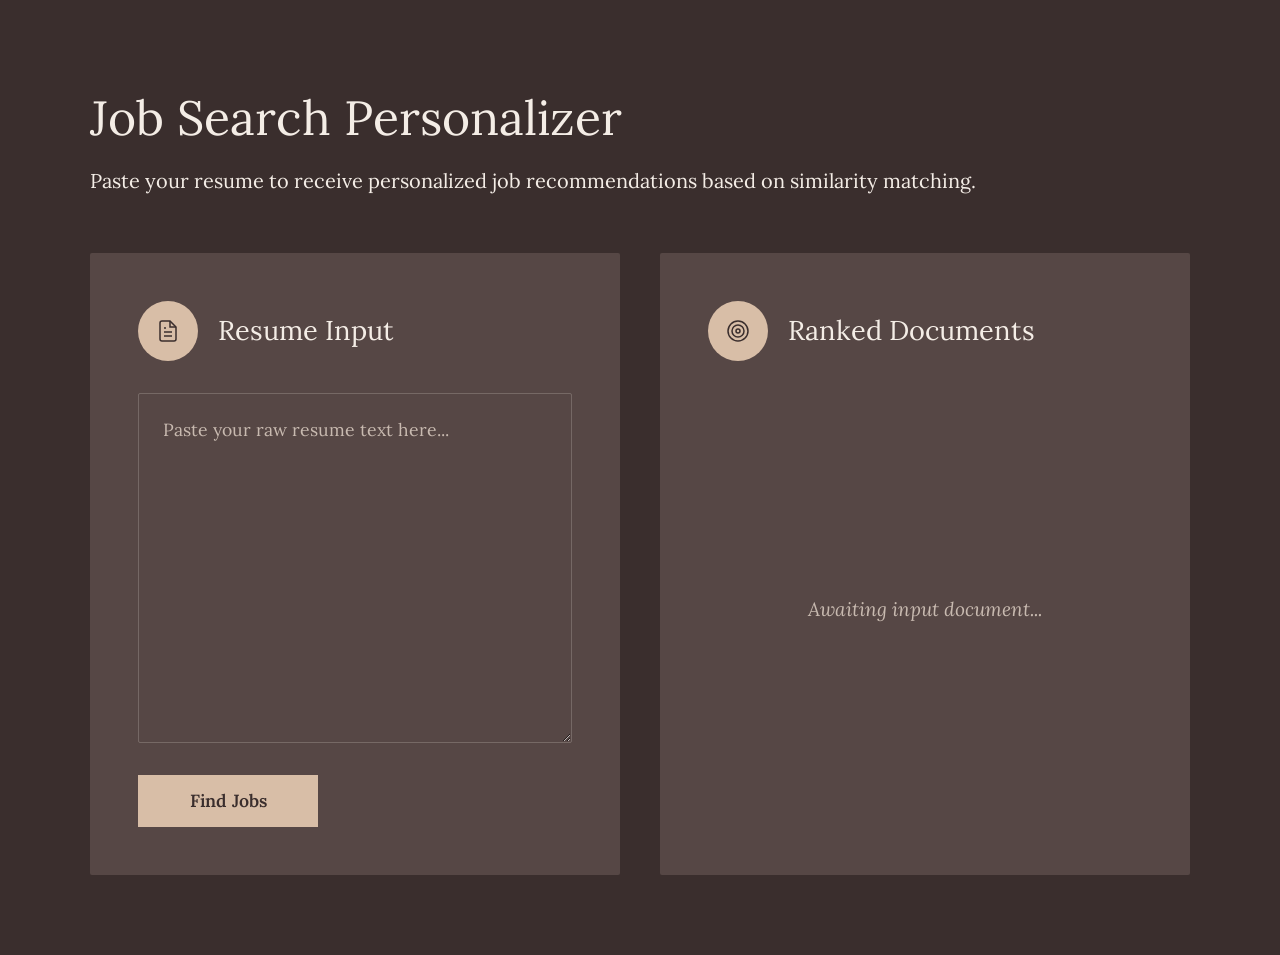
==== index.html @ 3b03e3e2 "feat: Initial commit for frontend dashboard" ====
<!-- 
  ========================================================
  JOB SEARCH PERSONALIZER - FRONTEND
  This HTML file provides the structure for the app.
  It is designed to cleanly separate the "Query" (Resume)
  from the "Results" (Job Matches).
  ======================================================== 
-->
<!DOCTYPE html>
<html lang="en">
<head>
    <meta charset="UTF-8">
    <title>Job Search Personalizer</title>
    
    <!-- 1. Import a Google Font. "Lora" is a Serif font that beautifully matches our presentation deck. -->
    <link href="https://fonts.googleapis.com/css2?family=Lora:ital,wght@0,400;0,500;0,600;1,400&display=swap" rel="stylesheet">
    
    <!-- 2. Link our stylesheet to make everything look good -->
    <link rel="stylesheet" href="style.css">
</head>
<body>
    <!-- The main container holding our entire application -->
    <div class="app-container">
        
        <!-- HEADER: Title and short description of our tool -->
        <header class="app-header">
            <h1>Job Search Personalizer</h1>
            <p>Paste your resume to receive personalized job recommendations based on similarity matching.</p>
        </header>

        <!-- MAIN GRID: This divides our screen into two equal columns -->
        <main class="dashboard-grid">
            
            <!-- COLUMN 1: The Input Panel (Query) -->
            <section class="panel input-panel">
                <div class="panel-header">
                    <!-- A decorative SVG icon matching our presentation theme -->
                    <div class="icon-circle">
                         <svg width="24" height="24" viewBox="0 0 24 24" fill="none" stroke="currentColor" stroke-width="1.5"><path d="M14 2H6a2 2 0 0 0-2 2v16a2 2 0 0 0 2 2h12a2 2 0 0 0 2-2V8z"></path><polyline points="14 2 14 8 20 8"></polyline><line x1="16" y1="13" x2="8" y2="13"></line><line x1="16" y1="17" x2="8" y2="17"></line><polyline points="10 9 9 9 8 9"></polyline></svg>
                    </div>
                    <h2>Resume Input</h2>
                </div>
                
                <!-- The text area where users actually paste their resume -->
                <div class="panel-body">
                    <textarea id="resume-input" placeholder="Paste your raw resume text here..."></textarea>
                </div>
                
                <!-- The submit area containing our primary button -->
                <div class="panel-footer">
                    <button id="find-jobs-btn" class="primary-btn">
                        <!-- We separate the text and the loader so we can hide/show them in Javascript -->
                        <span class="btn-text">Find Jobs</span>
                        <span class="loader hidden"></span>
                    </button>
                </div>
            </section>

            <!-- COLUMN 2: The Results Panel (Ranked Recommendations) -->
            <section class="panel results-panel">
                <div class="panel-header">
                    <!-- Target icon representing matching/accuracy -->
                    <div class="icon-circle">
                        <svg width="24" height="24" viewBox="0 0 24 24" fill="none" stroke="currentColor" stroke-width="1.5"><circle cx="12" cy="12" r="10"></circle><circle cx="12" cy="12" r="6"></circle><circle cx="12" cy="12" r="2"></circle></svg>
                    </div>
                    <h2>Ranked Documents</h2>
                </div>
                
                <div class="panel-body">
                    <!-- This placeholder text shows BEFORE the user clicks "Find Jobs" -->
                    <div id="results-placeholder" class="placeholder-state">
                        <p>Awaiting input document...</p>
                    </div>
                    
                    <!-- This hidden list will be populated with job cards via JavaScript -->
                    <div id="job-results" class="job-list hidden">
                        <!-- Javascript will insert HTML here! -->
                    </div>
                </div>
            </section>
            
        </main>
    </div>
    
    <!-- 3. Connect our JavaScript logic (must run after HTML elements exist) -->
    <script src="script.js"></script>
</body>
</html>
---- style.css ----
/* 
  ========================================================
  JOB SEARCH PERSONALIZER - STYLES
  We use CSS to make our app look exactly like the slides.
  ======================================================== 
*/

/* --- 1. CSS VARIABLES (Color Palette) --- 
   Variables make it easy to reuse our specific slide deck colors. */
:root {
    --bg-main: #3a2e2d;        /* Deep espresso brown (Main background) */
    --bg-panel: #564745;       /* Lighter taupe (For our left & right boxes) */
    --accent-peach: #d8bea7;   /* The pale peach/tan accent color */
    --text-light: #f4ede6;     /* Bright off-white for headers and main text */
    --text-muted: #c8bab0;     /* Darker grey-ish text for subtitles/placeholders */
    
    /* Using the Serif font we imported in HTML */
    --font-serif: 'Lora', Georgia, 'Times New Roman', serif;
}

/* --- 2. GLOBAL RESET --- 
   This removes default browser margins so our design is consistent. */
* {
    box-sizing: border-box; /* Ensures padding is included in element width */
    margin: 0;
    padding: 0;
}

/* --- 3. BASIC BODY STYLING --- */
body {
    font-family: var(--font-serif);
    background-color: var(--bg-main);
    color: var(--text-light);
    line-height: 1.6;
    min-height: 100vh;
    padding: 5rem 3rem;     /* Create breathing room around the edges */
    display: flex;          /* Centers our app container on the screen */
    justify-content: center;
}

.app-container {
    width: 100%;
    max-width: 1100px;
    display: flex;
    flex-direction: column;
    gap: 3.5rem;            /* Space between header and the panels */
}

/* --- 4. HEADER STYLES --- */
.app-header h1 {
    font-size: 3rem;
    font-weight: 400;
    margin-bottom: 0.5rem;
}

.app-header p {
    font-size: 1.25rem;
    color: var(--text-light);
}

/* --- 5. DASHBOARD GRID LAYOUT --- 
   We use CSS Grid to easily place the two panels side-by-side. */
.dashboard-grid {
    display: grid;
    grid-template-columns: 1fr 1fr; /* Splits into 2 equal columns */
    gap: 2.5rem;                    /* Space between columns */
    align-items: stretch;           /* Makes both columns the same height */
}

/* --- 6. PANELS (Left & Right Boxes) --- */
.panel {
    background-color: var(--bg-panel);
    border-radius: 2px;             /* Very slight rounding, mostly flat */
    display: flex;                  
    flex-direction: column;         /* Stacks contents top-to-bottom */
    padding: 3rem;
}

.panel-header {
    display: flex;
    align-items: center;            /* Aligns the circle icon and text together */
    gap: 1.25rem;
    margin-bottom: 2rem;
}

/* The circular peach accents matching the slides */
.icon-circle {
    width: 60px;
    height: 60px;
    background-color: var(--accent-peach);
    border-radius: 50%;
    display: flex;
    align-items: center;
    justify-content: center;
    color: var(--bg-main);          /* Icon draws dark against the light peach */
}

.panel-header h2 {
    font-size: 1.7rem;
    font-weight: 400;
}

/* --- 7. INPUT AREA (Query Textarea) --- */
.panel-body {
    flex: 1; /* Pushes footer down by taking up remaining space */
    display: flex;
    flex-direction: column;
}

textarea {
    width: 100%;
    flex: 1;
    min-height: 350px;
    background-color: transparent;
    border: 1px solid rgba(244, 237, 230, 0.2); /* Semi-transparent border */
    border-radius: 2px;
    padding: 1.5rem;
    font-family: var(--font-serif); /* Keep text serif inside the box */
    font-size: 1.1rem;
    color: var(--text-light);
    resize: vertical;
    outline: none;
    transition: border-color 0.2s; /* Smooth glow when clicked */
}

textarea:focus {
    border-color: var(--accent-peach);
}

textarea::placeholder {
    color: var(--text-muted);
}

/* --- 8. PRIMARY BUTTON & LOADER --- */
.panel-footer {
    margin-top: 2rem;
}

.primary-btn {
    background-color: var(--accent-peach);
    color: var(--bg-main);
    border: none;
    padding: 0.9rem 2.8rem;
    font-size: 1.1rem;
    font-family: var(--font-serif);
    font-weight: 600;
    cursor: pointer;
    display: flex;
    align-items: center;
    justify-content: center;
    min-width: 180px;
}

.primary-btn:hover {
    opacity: 0.9;
}

.primary-btn:disabled {
    opacity: 0.7;
    cursor: not-allowed;
}

/* Utility class to quickly hide things using JS */
.hidden {
    display: none !important;
}

/* CSS Animation for the spinner */
.loader {
    width: 20px;
    height: 20px;
    border: 2px solid var(--bg-main);
    border-radius: 50%;
    border-top-color: transparent;
    animation: spin 1s linear infinite; /* Loops forever */
}

@keyframes spin {
    to { transform: rotate(360deg); }
}

/* --- 9. RESULTS LIST & JOB CARDS (Ranked Documents) --- */
.placeholder-state {
    flex: 1;
    display: flex;
    align-items: center;
    justify-content: center;
    color: var(--text-muted);
    font-size: 1.2rem;
    font-style: italic;
}

.job-list {
    display: flex;
    flex-direction: column;
    gap: 1.8rem;
    max-height: 430px;
    overflow-y: auto;          /* Allows scrolling if results are too long! */
    padding-right: 0.5rem;
}

/* Custom scrollbar for the results list to make it elegant */
.job-list::-webkit-scrollbar { width: 6px; }
.job-list::-webkit-scrollbar-thumb { 
    background-color: var(--text-muted); 
    border-radius: 3px; 
}

/* The individual result items */
.job-card {
    border: 1px solid rgba(244, 237, 230, 0.2);
    padding: 1.5rem;
    background-color: transparent;
    display: flex;
    flex-direction: column;
    gap: 0.85rem;
}

/* Special spotlight styling for highest ranked job */
.job-card.top-match {
    border-color: var(--accent-peach);
    border-width: 2px;
}

.top-match-label {
    align-self: flex-start; /* Keeps the label tight and not full width */
    color: var(--bg-main);
    background-color: var(--accent-peach);
    font-size: 0.8rem;
    font-weight: 600;
    text-transform: uppercase;
    padding: 0.25rem 0.6rem;
    border-radius: 2px;
}

.job-header {
    display: flex;
    justify-content: space-between;
    align-items: baseline;
}

.job-title {
    font-size: 1.35rem;
    font-weight: 400;
}

.job-match-score {
    font-size: 1rem;
    color: var(--accent-peach);
    font-style: italic;
}

.job-desc {
    font-size: 1.05rem;
    color: var(--text-muted);
}

/* Simple text underline to highlight NLP extracted skills */
.keyword-highlight {
    color: var(--accent-peach);
    border-bottom: 1px dashed var(--accent-peach);
}
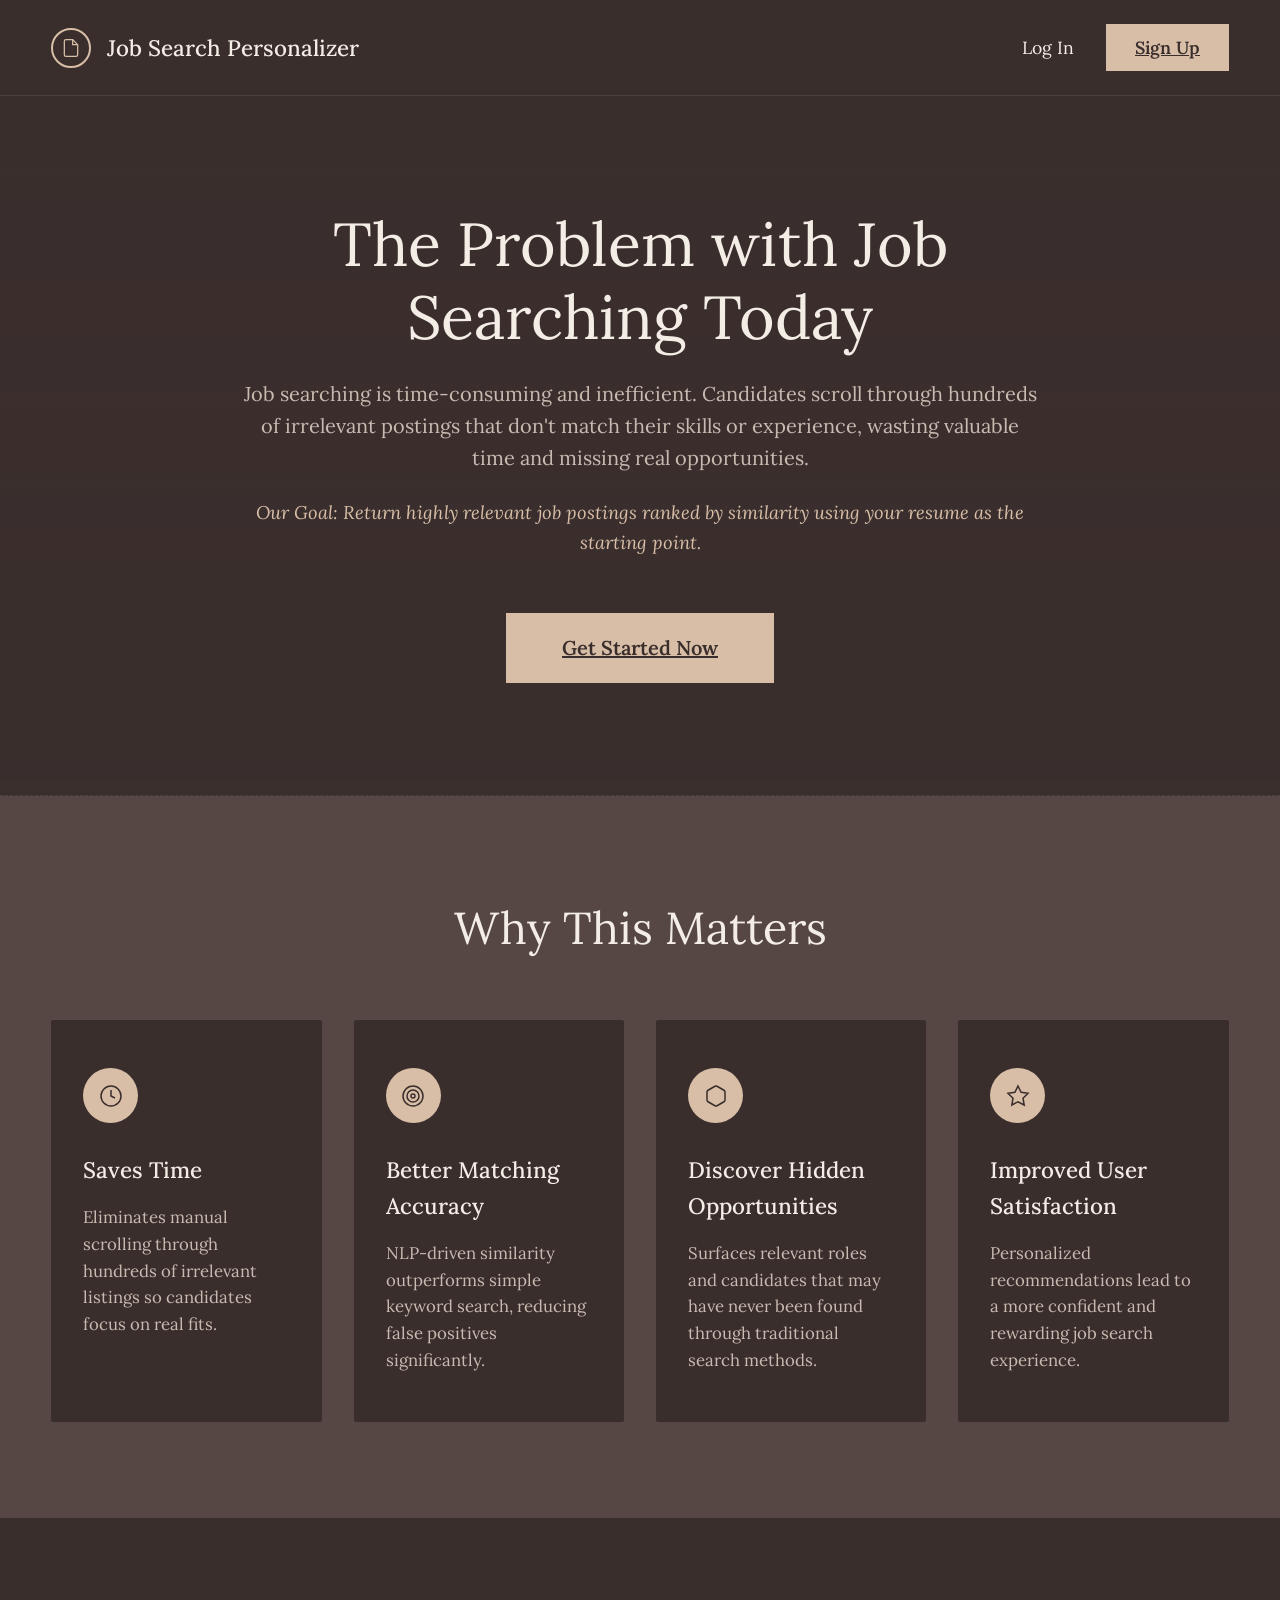
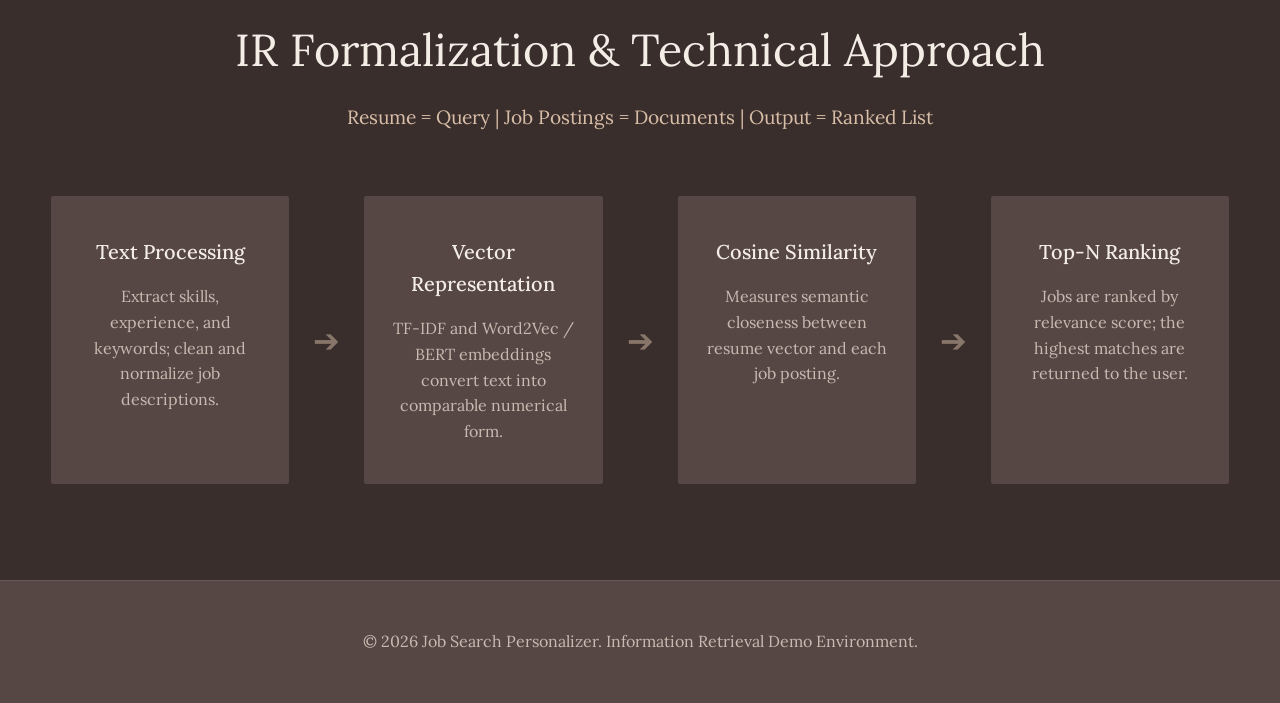
==== commit 30c0c833: "feat: Add full landing page and split-screen auth flow" ====
--- a/index.html
+++ b/index.html
@@ -1,88 +1,102 @@
-<!-- 
-  ========================================================
-  JOB SEARCH PERSONALIZER - FRONTEND
-  This HTML file provides the structure for the app.
-  It is designed to cleanly separate the "Query" (Resume)
-  from the "Results" (Job Matches).
-  ======================================================== 
--->
 <!DOCTYPE html>
 <html lang="en">
 <head>
     <meta charset="UTF-8">
     <title>Job Search Personalizer</title>
-    
-    <!-- 1. Import a Google Font. "Lora" is a Serif font that beautifully matches our presentation deck. -->
+    <!-- Use our Lora font for consistency -->
     <link href="https://fonts.googleapis.com/css2?family=Lora:ital,wght@0,400;0,500;0,600;1,400&display=swap" rel="stylesheet">
-    
-    <!-- 2. Link our stylesheet to make everything look good -->
-    <link rel="stylesheet" href="style.css">
+    <link rel="stylesheet" href="style.css?v=2">
 </head>
-<body>
-    <!-- The main container holding our entire application -->
-    <div class="app-container">
+<body class="landing-body">
+    <!-- Navbar -->
+    <nav class="landing-nav">
+        <div class="nav-brand">
+            <div class="icon-circle nav-icon">
+                <svg width="20" height="20" viewBox="0 0 24 24" fill="none" stroke="currentColor" stroke-width="1.5"><path d="M14 2H6a2 2 0 0 0-2 2v16a2 2 0 0 0 2 2h12a2 2 0 0 0 2-2V8z"></path><polyline points="14 2 14 8 20 8"></polyline></svg>
+            </div>
+            Job Search Personalizer
+        </div>
+        <div class="nav-links">
+            <a href="login.html" class="nav-login">Log In</a>
+            <a href="signup.html" class="primary-btn nav-signup">Sign Up</a>
+        </div>
+    </nav>
+
+    <!-- Hero Section -->
+    <header class="hero-section">
+        <div class="hero-content">
+            <h1>The Problem with Job Searching Today</h1>
+            <p>Job searching is time-consuming and inefficient. Candidates scroll through hundreds of irrelevant postings that don't match their skills or experience, wasting valuable time and missing real opportunities.</p>
+            <p class="hero-subtext">Our Goal: Return highly relevant job postings ranked by similarity using your resume as the starting point.</p>
+            <a href="signup.html" class="primary-btn hero-btn">Get Started Now</a>
+        </div>
+    </header>
+
+    <!-- Why This Matters Section (Grid) -->
+    <section class="features-section">
+        <h2 class="section-title">Why This Matters</h2>
+        <div class="features-grid">
+            <div class="feature-card panel">
+                <div class="feature-icon icon-circle">
+                    <svg width="24" height="24" viewBox="0 0 24 24" fill="none" stroke="currentColor" stroke-width="1.5"><circle cx="12" cy="12" r="10"></circle><polyline points="12 6 12 12 16 14"></polyline></svg>
+                </div>
+                <h3>Saves Time</h3>
+                <p>Eliminates manual scrolling through hundreds of irrelevant listings so candidates focus on real fits.</p>
+            </div>
+            <div class="feature-card panel">
+                <div class="feature-icon icon-circle">
+                    <svg width="24" height="24" viewBox="0 0 24 24" fill="none" stroke="currentColor" stroke-width="1.5"><circle cx="12" cy="12" r="10"></circle><circle cx="12" cy="12" r="6"></circle><circle cx="12" cy="12" r="2"></circle></svg>
+                </div>
+                <h3>Better Matching Accuracy</h3>
+                <p>NLP-driven similarity outperforms simple keyword search, reducing false positives significantly.</p>
+            </div>
+            <div class="feature-card panel">
+                <div class="feature-icon icon-circle">
+                    <svg width="24" height="24" viewBox="0 0 24 24" fill="none" stroke="currentColor" stroke-width="1.5"><path d="M21 16V8a2 2 0 0 0-1-1.73l-7-4a2 2 0 0 0-2 0l-7 4A2 2 0 0 0 3 8v8a2 2 0 0 0 1 1.73l7 4a2 2 0 0 0 2 0l7-4A2 2 0 0 0 21 16z"></path></svg>
+                </div>
+                <h3>Discover Hidden Opportunities</h3>
+                <p>Surfaces relevant roles and candidates that may have never been found through traditional search methods.</p>
+            </div>
+            <div class="feature-card panel">
+                <div class="feature-icon icon-circle">
+                    <svg width="24" height="24" viewBox="0 0 24 24" fill="none" stroke="currentColor" stroke-width="1.5"><polygon points="12 2 15.09 8.26 22 9.27 17 14.14 18.18 21.02 12 17.77 5.82 21.02 7 14.14 2 9.27 8.91 8.26 12 2"></polygon></svg>
+                </div>
+                <h3>Improved User Satisfaction</h3>
+                <p>Personalized recommendations lead to a more confident and rewarding job search experience.</p>
+            </div>
+        </div>
+    </section>
+
+    <!-- How It Works Section -->
+    <section class="how-it-works-section">
+        <h2 class="section-title">IR Formalization & Technical Approach</h2>
+        <p class="section-subtitle">Resume = Query | Job Postings = Documents | Output = Ranked List</p>
         
-        <!-- HEADER: Title and short description of our tool -->
-        <header class="app-header">
-            <h1>Job Search Personalizer</h1>
-            <p>Paste your resume to receive personalized job recommendations based on similarity matching.</p>
-        </header>
+        <div class="flow-container">
+            <div class="flow-step panel">
+                <h3>Text Processing</h3>
+                <p>Extract skills, experience, and keywords; clean and normalize job descriptions.</p>
+            </div>
+            <div class="flow-arrow">➔</div>
+            <div class="flow-step panel">
+                <h3>Vector Representation</h3>
+                <p>TF-IDF and Word2Vec / BERT embeddings convert text into comparable numerical form.</p>
+            </div>
+            <div class="flow-arrow">➔</div>
+            <div class="flow-step panel">
+                <h3>Cosine Similarity</h3>
+                <p>Measures semantic closeness between resume vector and each job posting.</p>
+            </div>
+            <div class="flow-arrow">➔</div>
+            <div class="flow-step panel">
+                <h3>Top-N Ranking</h3>
+                <p>Jobs are ranked by relevance score; the highest matches are returned to the user.</p>
+            </div>
+        </div>
+    </section>
 
-        <!-- MAIN GRID: This divides our screen into two equal columns -->
-        <main class="dashboard-grid">
-            
-            <!-- COLUMN 1: The Input Panel (Query) -->
-            <section class="panel input-panel">
-                <div class="panel-header">
-                    <!-- A decorative SVG icon matching our presentation theme -->
-                    <div class="icon-circle">
-                         <svg width="24" height="24" viewBox="0 0 24 24" fill="none" stroke="currentColor" stroke-width="1.5"><path d="M14 2H6a2 2 0 0 0-2 2v16a2 2 0 0 0 2 2h12a2 2 0 0 0 2-2V8z"></path><polyline points="14 2 14 8 20 8"></polyline><line x1="16" y1="13" x2="8" y2="13"></line><line x1="16" y1="17" x2="8" y2="17"></line><polyline points="10 9 9 9 8 9"></polyline></svg>
-                    </div>
-                    <h2>Resume Input</h2>
-                </div>
-                
-                <!-- The text area where users actually paste their resume -->
-                <div class="panel-body">
-                    <textarea id="resume-input" placeholder="Paste your raw resume text here..."></textarea>
-                </div>
-                
-                <!-- The submit area containing our primary button -->
-                <div class="panel-footer">
-                    <button id="find-jobs-btn" class="primary-btn">
-                        <!-- We separate the text and the loader so we can hide/show them in Javascript -->
-                        <span class="btn-text">Find Jobs</span>
-                        <span class="loader hidden"></span>
-                    </button>
-                </div>
-            </section>
-
-            <!-- COLUMN 2: The Results Panel (Ranked Recommendations) -->
-            <section class="panel results-panel">
-                <div class="panel-header">
-                    <!-- Target icon representing matching/accuracy -->
-                    <div class="icon-circle">
-                        <svg width="24" height="24" viewBox="0 0 24 24" fill="none" stroke="currentColor" stroke-width="1.5"><circle cx="12" cy="12" r="10"></circle><circle cx="12" cy="12" r="6"></circle><circle cx="12" cy="12" r="2"></circle></svg>
-                    </div>
-                    <h2>Ranked Documents</h2>
-                </div>
-                
-                <div class="panel-body">
-                    <!-- This placeholder text shows BEFORE the user clicks "Find Jobs" -->
-                    <div id="results-placeholder" class="placeholder-state">
-                        <p>Awaiting input document...</p>
-                    </div>
-                    
-                    <!-- This hidden list will be populated with job cards via JavaScript -->
-                    <div id="job-results" class="job-list hidden">
-                        <!-- Javascript will insert HTML here! -->
-                    </div>
-                </div>
-            </section>
-            
-        </main>
-    </div>
-    
-    <!-- 3. Connect our JavaScript logic (must run after HTML elements exist) -->
-    <script src="script.js"></script>
+    <footer class="landing-footer">
+        <p>&copy; 2026 Job Search Personalizer. Information Retrieval Demo Environment.</p>
+    </footer>
 </body>
 </html>
--- a/style.css
+++ b/style.css
@@ -33,14 +33,13 @@
     color: var(--text-light);
     line-height: 1.6;
     min-height: 100vh;
-    padding: 5rem 3rem;     /* Create breathing room around the edges */
-    display: flex;          /* Centers our app container on the screen */
-    justify-content: center;
 }
 
 .app-container {
     width: 100%;
     max-width: 1100px;
+    margin: 0 auto;
+    padding: 5rem 3rem;
     display: flex;
     flex-direction: column;
     gap: 3.5rem;            /* Space between header and the panels */
@@ -260,3 +259,436 @@
     color: var(--accent-peach);
     border-bottom: 1px dashed var(--accent-peach);
 }
+
+/* --- 10. LOGIN PAGE STYLES --- */
+.login-body {
+    display: flex;
+    justify-content: center;
+    align-items: center; /* Vertically centers the login card on screen */
+    padding: 2rem;
+}
+
+.login-container {
+    width: 100%;
+    max-width: 450px;
+}
+
+.input-group {
+    display: flex;
+    flex-direction: column;
+    margin-bottom: 1.5rem;
+}
+
+.input-group label {
+    margin-bottom: 0.5rem;
+    font-size: 0.95rem;
+    color: var(--text-light);
+}
+
+.input-group input {
+    background-color: transparent;
+    border: 1px solid rgba(244, 237, 230, 0.2);
+    border-radius: 2px;
+    padding: 1rem;
+    font-family: var(--font-serif);
+    color: var(--text-light);
+    font-size: 1.05rem;
+    outline: none;
+    transition: border-color 0.2s;
+}
+
+.input-group input:focus {
+    border-color: var(--accent-peach);
+}
+
+/* --- 11. JOB DETAILS & MODAL STYLES --- */
+.job-details-panel {
+    padding-top: 2rem; 
+}
+
+.back-link {
+    color: var(--accent-peach);
+    text-decoration: none;
+    font-size: 1.1rem;
+    margin-bottom: 1rem;
+    display: inline-block;
+    transition: opacity 0.2s;
+}
+
+.back-link:hover {
+    opacity: 0.8;
+}
+
+/* auth helper classes */
+.auth-header {
+    justify-content: center;
+    margin-bottom: 0.5rem;
+}
+.auth-title {
+    text-align: center;
+    margin-bottom: 2rem;
+    font-weight: 400;
+}
+.btn-block {
+    width: 100%;
+    margin-top: 1rem;
+}
+.auth-footer-text {
+    text-align: center;
+    margin-top: 1.5rem;
+    color: var(--text-muted);
+    font-size: 0.95rem;
+}
+.auth-footer-text a {
+    color: var(--accent-peach);
+}
+
+/* detail UI classes */
+.detail-container {
+    max-width: 800px;
+}
+.detail-header {
+    align-items: center;
+    border-bottom: 1px solid rgba(244, 237, 230, 0.2);
+    padding-bottom: 1.5rem;
+    margin-bottom: 1.5rem;
+}
+.detail-header h1 {
+    font-size: 2.5rem;
+    margin-bottom: 0.5rem;
+    font-weight: 400;
+}
+.role-desc-title {
+    margin-bottom: 1rem;
+    color: var(--accent-peach);
+    font-weight: 500;
+}
+.role-desc-text {
+    font-size: 1.2rem;
+    line-height: 1.8;
+    color: var(--text-muted);
+}
+.apply-footer {
+    margin-top: 3.5rem;
+    justify-content: center;
+}
+.btn-lg {
+    font-size: 1.3rem;
+    padding: 1rem 4rem;
+}
+
+/* Base modal styles */
+.modal {
+    position: fixed;
+    top: 0; 
+    left: 0; 
+    width: 100%; 
+    height: 100%;
+    background-color: rgba(0,0,0,0.7); 
+    display: none; 
+    align-items: center;
+    justify-content: center;
+    z-index: 1000;
+}
+.modal-content {
+    max-width: 500px;
+    width: 90%;
+    padding: 3rem;
+    box-shadow: 0 10px 40px rgba(0,0,0,0.6); 
+}
+.modal-icon {
+    margin: 0 auto 1.5rem auto;
+    background-color: #a7d8be;
+    color: var(--bg-main);
+}
+.modal-title {
+    text-align: center;
+    margin-bottom: 1rem;
+    font-weight: 400;
+}
+.modal-text {
+    text-align: center;
+    color: var(--text-muted);
+    font-size: 1.1rem;
+    line-height: 1.6;
+    margin-bottom: 2.5rem;
+}
+
+/* --- 12. SPLIT SCREEN AUTHENTICATION --- */
+.auth-split-layout {
+    display: flex;
+    width: 100vw;
+    height: 100vh;
+    position: fixed;
+    top: 0;
+    left: 0;
+    margin: 0;
+    padding: 0;
+}
+
+.auth-banner {
+    flex: 1;
+    background-color: var(--bg-main);
+    display: flex;
+    align-items: center;
+    justify-content: center;
+    padding: 4rem;
+    border-right: 1px solid rgba(244, 237, 230, 0.05); /* very subtle divide */
+}
+
+.banner-content {
+    max-width: 500px;
+}
+
+.banner-icon {
+    width: 80px;
+    height: 80px;
+    margin-bottom: 2.5rem;
+}
+
+.auth-banner h2 {
+    font-size: 3.5rem;
+    line-height: 1.25;
+    margin-bottom: 1.5rem;
+    font-weight: 400;
+}
+
+.auth-banner p {
+    font-size: 1.3rem;
+    color: var(--text-muted);
+    line-height: 1.7;
+}
+
+.auth-form-container {
+    flex: 1;
+    background-color: var(--bg-panel);
+    display: flex;
+    align-items: center;
+    justify-content: center;
+    padding: 4rem;
+}
+
+.auth-form-wrapper {
+    width: 100%;
+    max-width: 440px;
+}
+
+.auth-subtitle {
+    font-size: 1.1rem;
+    color: var(--text-muted);
+    margin-bottom: 2.5rem;
+    margin-top: -1.5rem;
+}
+
+.align-left {
+    text-align: left;
+}
+
+.auth-actions {
+    display: flex;
+    justify-content: space-between;
+    align-items: center;
+    margin-bottom: 1.5rem;
+    font-size: 0.95rem;
+}
+
+.remember-me {
+    display: flex;
+    align-items: center;
+    gap: 0.5rem;
+    color: var(--text-muted);
+    cursor: pointer;
+}
+
+.text-link {
+    color: var(--accent-peach);
+    text-decoration: none;
+    transition: opacity 0.2s;
+}
+
+.text-link:hover {
+    opacity: 0.8;
+}
+
+/* --- 13. LANDING PAGE STYLES --- */
+.landing-body {
+    padding: 0;
+    display: block; /* Override default centered flex layout from body tag */
+}
+
+/* Navbar */
+.landing-nav {
+    display: flex;
+    justify-content: space-between;
+    align-items: center;
+    padding: 1.5rem 4%;
+    background-color: var(--bg-main);
+    border-bottom: 1px solid rgba(244, 237, 230, 0.1);
+    position: sticky;
+    top: 0;
+    z-index: 100;
+}
+.nav-brand {
+    display: flex;
+    align-items: center;
+    gap: 1rem;
+    font-size: 1.4rem;
+    font-weight: 500;
+    color: var(--text-light);
+}
+.nav-icon {
+    width: 40px;
+    height: 40px;
+    background-color: transparent !important;
+    border: 2px solid var(--accent-peach);
+    color: var(--accent-peach) !important;
+}
+.nav-links {
+    display: flex;
+    align-items: center;
+    gap: 2rem;
+}
+.nav-login {
+    color: var(--text-light);
+    text-decoration: none;
+    font-size: 1.1rem;
+    transition: color 0.2s;
+}
+.nav-login:hover {
+    color: var(--accent-peach);
+}
+.nav-signup {
+    padding: 0.6rem 1.8rem;
+    min-width: auto;
+}
+
+/* Hero Section */
+.hero-section {
+    padding: 7rem 4%;
+    text-align: center;
+    background: linear-gradient(180deg, var(--bg-main) 0%, rgba(58, 46, 45, 0.9) 100%);
+    border-bottom: 1px dashed rgba(244, 237, 230, 0.1);
+}
+.hero-content {
+    max-width: 900px;
+    margin: 0 auto;
+    display: flex;
+    flex-direction: column;
+    align-items: center;
+    gap: 1.5rem;
+}
+.hero-content h1 {
+    font-size: 3.8rem;
+    font-weight: 400;
+    line-height: 1.2;
+}
+.hero-content p {
+    font-size: 1.25rem;
+    color: var(--text-muted);
+    line-height: 1.6;
+    max-width: 800px;
+}
+.hero-subtext {
+    font-size: 1.15rem !important;
+    font-style: italic;
+    color: var(--accent-peach) !important;
+}
+.hero-btn {
+    margin-top: 2rem;
+    font-size: 1.25rem;
+    padding: 1.2rem 3.5rem;
+}
+
+/* Features Section */
+.features-section {
+    padding: 6rem 4%;
+    background-color: var(--bg-panel);
+}
+.section-title {
+    font-size: 2.8rem;
+    font-weight: 400;
+    text-align: center;
+    margin-bottom: 3.5rem;
+}
+.section-subtitle {
+    text-align: center;
+    color: var(--accent-peach);
+    font-size: 1.2rem;
+    margin-top: -2.5rem;
+    margin-bottom: 4rem;
+}
+.features-grid {
+    display: grid;
+    grid-template-columns: repeat(auto-fit, minmax(250px, 1fr));
+    gap: 2rem;
+    max-width: 1200px;
+    margin: 0 auto;
+}
+.feature-card {
+    padding: 3rem 2rem;
+    align-items: flex-start;
+    background-color: var(--bg-main) !important;
+    border: none !important;
+}
+.feature-icon {
+    width: 55px;
+    height: 55px;
+    margin-bottom: 1.8rem;
+}
+.feature-card h3 {
+    font-size: 1.4rem;
+    font-weight: 500;
+    margin-bottom: 1rem;
+}
+.feature-card p {
+    font-size: 1.05rem;
+    color: var(--text-muted);
+    line-height: 1.6;
+}
+
+/* How It Works Flow */
+.how-it-works-section {
+    padding: 6rem 4%;
+    background-color: var(--bg-main);
+}
+.flow-container {
+    display: flex;
+    justify-content: space-between;
+    align-items: stretch;
+    max-width: 1200px;
+    margin: 0 auto;
+    gap: 1.5rem;
+}
+.flow-step {
+    flex: 1;
+    padding: 2.5rem 1.5rem;
+    text-align: center;
+    background-color: var(--bg-panel);
+}
+.flow-step h3 {
+    font-size: 1.25rem;
+    margin-bottom: 1rem;
+    color: var(--text-light);
+    font-weight: 500;
+}
+.flow-step p {
+    font-size: 1rem;
+    color: var(--text-muted);
+}
+.flow-arrow {
+    font-size: 2rem;
+    color: var(--accent-peach);
+    opacity: 0.5;
+    display: flex;
+    align-items: center;
+}
+
+/* Footer */
+.landing-footer {
+    padding: 3rem 2rem;
+    text-align: center;
+    background-color: var(--bg-panel);
+    border-top: 1px solid rgba(244, 237, 230, 0.1);
+    color: var(--text-muted);
+    font-size: 1rem;
+}
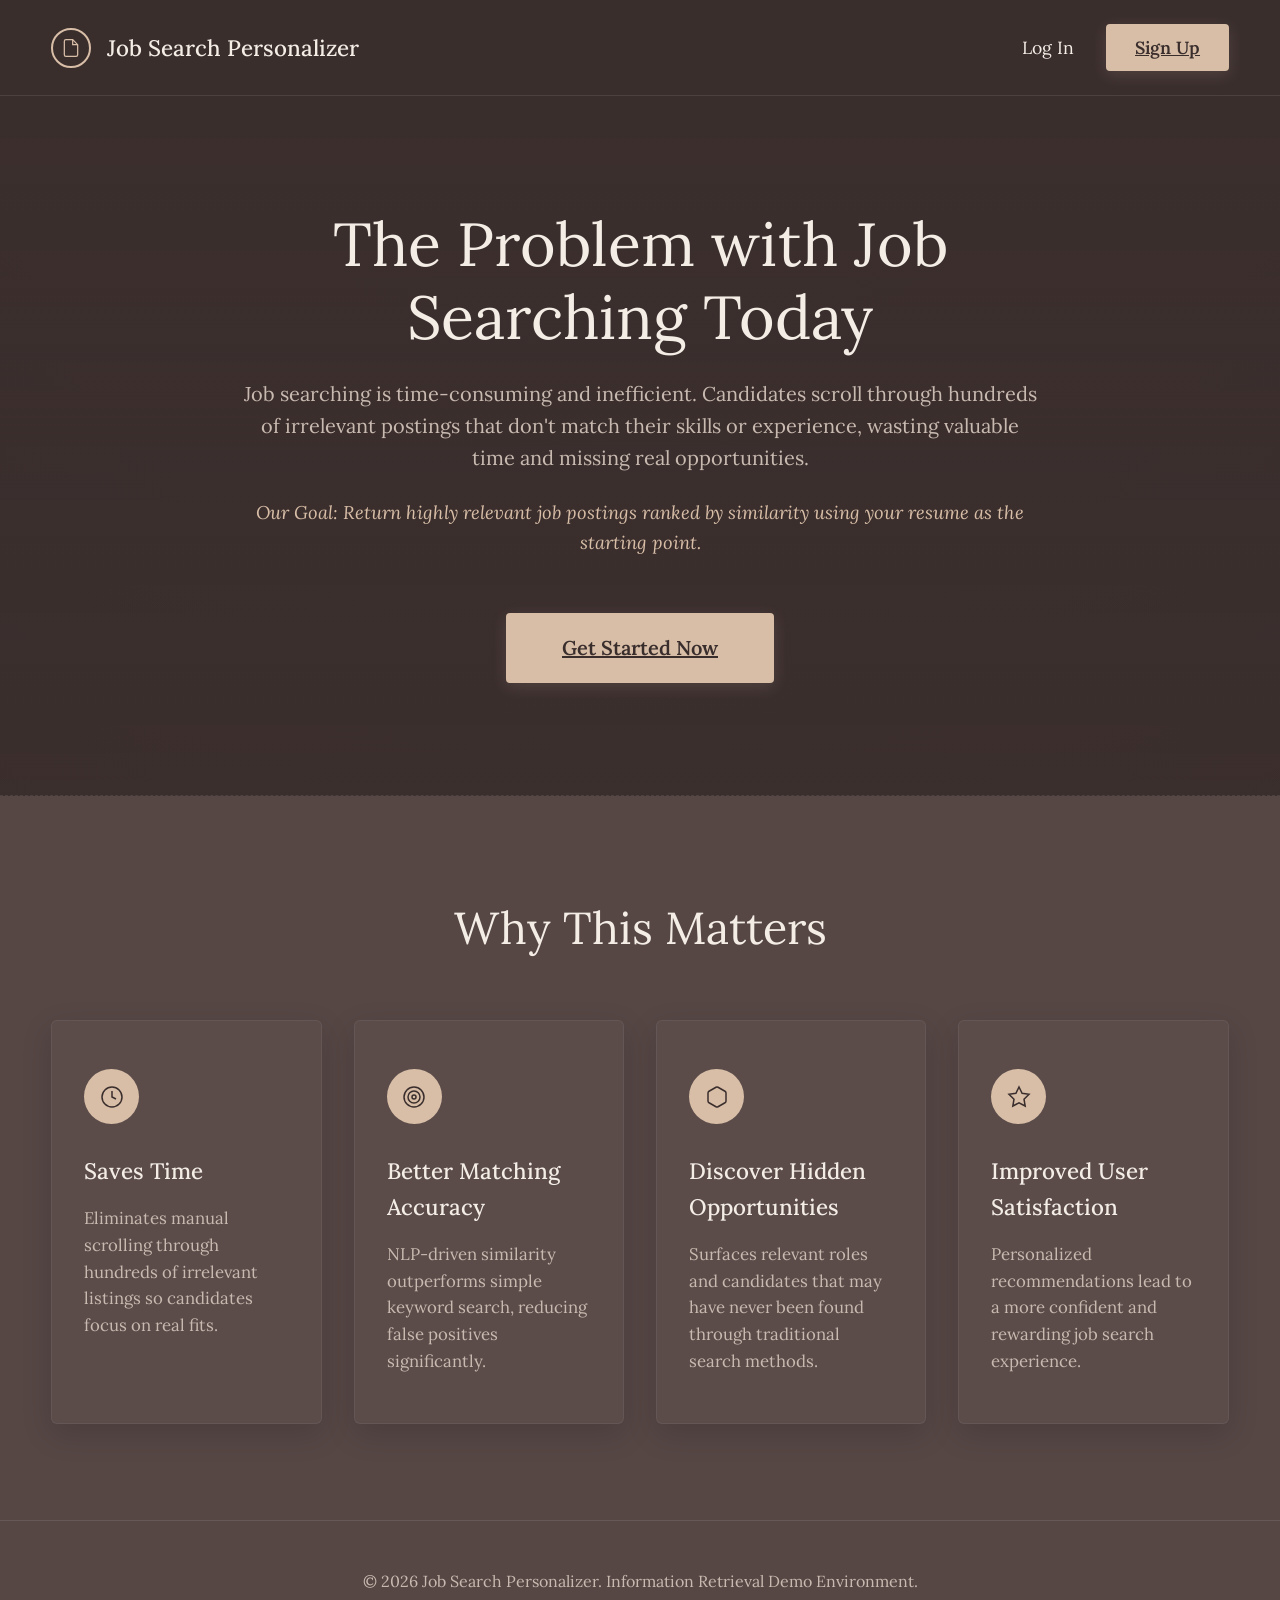
==== commit 7d27e5dd: "feat: Add premium animations, gradients, and hover states" ====
--- a/index.html
+++ b/index.html
@@ -5,7 +5,7 @@
     <title>Job Search Personalizer</title>
     <!-- Use our Lora font for consistency -->
     <link href="https://fonts.googleapis.com/css2?family=Lora:ital,wght@0,400;0,500;0,600;1,400&display=swap" rel="stylesheet">
-    <link rel="stylesheet" href="style.css?v=2">
+    <link rel="stylesheet" href="style.css?v=3">
 </head>
 <body class="landing-body">
     <!-- Navbar -->
@@ -67,33 +67,7 @@
         </div>
     </section>
 
-    <!-- How It Works Section -->
-    <section class="how-it-works-section">
-        <h2 class="section-title">IR Formalization & Technical Approach</h2>
-        <p class="section-subtitle">Resume = Query | Job Postings = Documents | Output = Ranked List</p>
-        
-        <div class="flow-container">
-            <div class="flow-step panel">
-                <h3>Text Processing</h3>
-                <p>Extract skills, experience, and keywords; clean and normalize job descriptions.</p>
-            </div>
-            <div class="flow-arrow">➔</div>
-            <div class="flow-step panel">
-                <h3>Vector Representation</h3>
-                <p>TF-IDF and Word2Vec / BERT embeddings convert text into comparable numerical form.</p>
-            </div>
-            <div class="flow-arrow">➔</div>
-            <div class="flow-step panel">
-                <h3>Cosine Similarity</h3>
-                <p>Measures semantic closeness between resume vector and each job posting.</p>
-            </div>
-            <div class="flow-arrow">➔</div>
-            <div class="flow-step panel">
-                <h3>Top-N Ranking</h3>
-                <p>Jobs are ranked by relevance score; the highest matches are returned to the user.</p>
-            </div>
-        </div>
-    </section>
+
 
     <footer class="landing-footer">
         <p>&copy; 2026 Job Search Personalizer. Information Retrieval Demo Environment.</p>
--- a/style.css
+++ b/style.css
@@ -27,9 +27,14 @@
 }
 
 /* --- 3. BASIC BODY STYLING --- */
+@keyframes fadeUp {
+    from { opacity: 0; transform: translateY(20px); }
+    to { opacity: 1; transform: translateY(0); }
+}
+
 body {
     font-family: var(--font-serif);
-    background-color: var(--bg-main);
+    background: radial-gradient(circle at 50% 0%, #4a3b3a 0%, var(--bg-main) 60%);
     color: var(--text-light);
     line-height: 1.6;
     min-height: 100vh;
@@ -69,10 +74,13 @@
 /* --- 6. PANELS (Left & Right Boxes) --- */
 .panel {
     background-color: var(--bg-panel);
-    border-radius: 2px;             /* Very slight rounding, mostly flat */
+    border: 1px solid rgba(255, 255, 255, 0.05); /* Sleek glass border */
+    border-radius: 6px;             /* Slightly softer corners */
+    box-shadow: 0 10px 30px rgba(0, 0, 0, 0.2); /* Deep elegant shadow */
     display: flex;                  
     flex-direction: column;         /* Stacks contents top-to-bottom */
     padding: 3rem;
+    animation: fadeUp 0.6s ease-out backwards; /* Entrance animation */
 }
 
 .panel-header {
@@ -139,6 +147,7 @@
     background-color: var(--accent-peach);
     color: var(--bg-main);
     border: none;
+    border-radius: 4px; /* Sleek button shape */
     padding: 0.9rem 2.8rem;
     font-size: 1.1rem;
     font-family: var(--font-serif);
@@ -148,10 +157,13 @@
     align-items: center;
     justify-content: center;
     min-width: 180px;
+    transition: all 0.3s cubic-bezier(0.25, 0.8, 0.25, 1); /* Smooth hover */
+    box-shadow: 0 4px 15px rgba(216, 190, 167, 0.15); /* Peach glow */
 }
 
 .primary-btn:hover {
-    opacity: 0.9;
+    transform: translateY(-2px);
+    box-shadow: 0 8px 20px rgba(216, 190, 167, 0.3);
 }
 
 .primary-btn:disabled {
@@ -207,18 +219,27 @@
 
 /* The individual result items */
 .job-card {
-    border: 1px solid rgba(244, 237, 230, 0.2);
+    border: 1px solid rgba(244, 237, 230, 0.15);
+    border-radius: 6px;
     padding: 1.5rem;
-    background-color: transparent;
+    background-color: rgba(255, 255, 255, 0.02); /* Slight contrast */
     display: flex;
     flex-direction: column;
     gap: 0.85rem;
+    transition: all 0.3s ease;
+}
+
+.job-card:hover {
+    transform: translateY(-3px);
+    border-color: rgba(216, 190, 167, 0.6);
+    box-shadow: 0 8px 24px rgba(0, 0, 0, 0.15);
 }
 
 /* Special spotlight styling for highest ranked job */
 .job-card.top-match {
     border-color: var(--accent-peach);
     border-width: 2px;
+    background: linear-gradient(180deg, rgba(216, 190, 167, 0.05) 0%, transparent 100%);
 }
 
 .top-match-label {
@@ -576,6 +597,7 @@
     flex-direction: column;
     align-items: center;
     gap: 1.5rem;
+    animation: fadeUp 0.8s ease-out backwards;
 }
 .hero-content h1 {
     font-size: 3.8rem;
@@ -627,8 +649,15 @@
 .feature-card {
     padding: 3rem 2rem;
     align-items: flex-start;
-    background-color: var(--bg-main) !important;
-    border: none !important;
+    background-color: rgba(255, 255, 255, 0.03) !important;
+    border: 1px solid rgba(255, 255, 255, 0.05) !important;
+    border-radius: 6px;
+    box-shadow: 0 10px 30px rgba(0, 0, 0, 0.15);
+    transition: transform 0.3s ease, border-color 0.3s ease;
+}
+.feature-card:hover {
+    transform: translateY(-5px);
+    border-color: var(--accent-peach) !important;
 }
 .feature-icon {
     width: 55px;
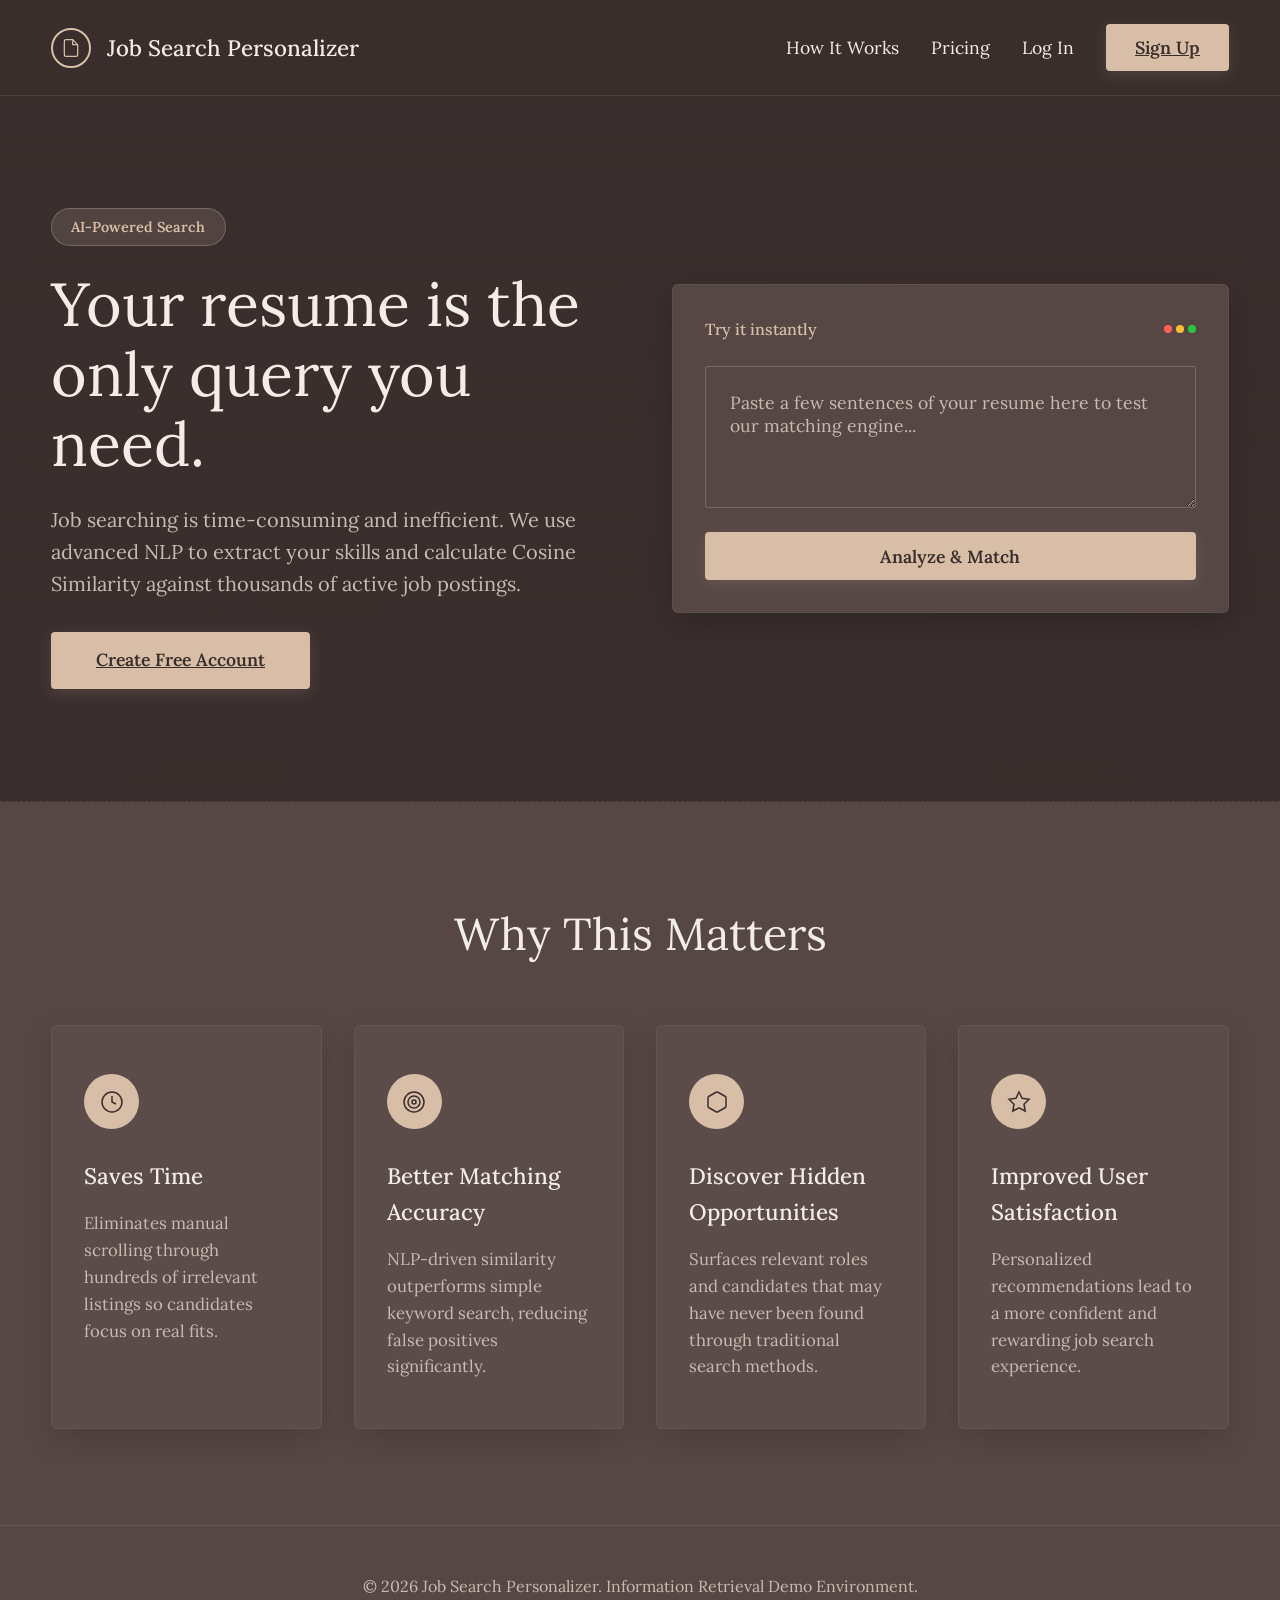
==== commit 9a15c16a: "feat: Redesign landing page with interactive PLG demo widget and add About/Pricing pages" ====
--- a/index.html
+++ b/index.html
@@ -17,20 +17,82 @@
             Job Search Personalizer
         </div>
         <div class="nav-links">
+            <a href="about.html" class="nav-login">How It Works</a>
+            <a href="pricing.html" class="nav-login">Pricing</a>
             <a href="login.html" class="nav-login">Log In</a>
             <a href="signup.html" class="primary-btn nav-signup">Sign Up</a>
         </div>
     </nav>
 
-    <!-- Hero Section -->
+    <!-- Split Hero Section -->
     <header class="hero-section">
-        <div class="hero-content">
-            <h1>The Problem with Job Searching Today</h1>
-            <p>Job searching is time-consuming and inefficient. Candidates scroll through hundreds of irrelevant postings that don't match their skills or experience, wasting valuable time and missing real opportunities.</p>
-            <p class="hero-subtext">Our Goal: Return highly relevant job postings ranked by similarity using your resume as the starting point.</p>
-            <a href="signup.html" class="primary-btn hero-btn">Get Started Now</a>
+        <div class="hero-split-container">
+            <!-- Left: Pitch -->
+            <div class="hero-text-content">
+                <div class="hero-badge">AI-Powered Search</div>
+                <h1>Your resume is the only query you need.</h1>
+                <p>Job searching is time-consuming and inefficient. We use advanced NLP to extract your skills and calculate Cosine Similarity against thousands of active job postings.</p>
+                <div class="hero-actions">
+                    <a href="signup.html" class="primary-btn">Create Free Account</a>
+                </div>
+            </div>
+            
+            <!-- Right: Interactive Demo Widget -->
+            <div class="hero-demo-widget panel" id="demo">
+                <div class="demo-header" style="margin-bottom: 1.5rem; display: flex; align-items: center; justify-content: space-between;">
+                    <span style="font-weight: 500; color: var(--accent-peach);">Try it instantly</span>
+                    <div style="display: flex; gap: 4px;">
+                        <span style="width: 8px; height: 8px; border-radius: 50%; background: #ff5f56;"></span>
+                        <span style="width: 8px; height: 8px; border-radius: 50%; background: #ffbd2e;"></span>
+                        <span style="width: 8px; height: 8px; border-radius: 50%; background: #27c93f;"></span>
+                    </div>
+                </div>
+                
+                <div id="demo-input-view">
+                    <textarea id="demo-resume" placeholder="Paste a few sentences of your resume here to test our matching engine..." rows="4" style="min-height: 120px; margin-bottom: 1rem;"></textarea>
+                    <button id="demo-analyze-btn" class="primary-btn" style="width: 100%; padding: 0.8rem;">Analyze & Match</button>
+                </div>
+                
+                <div id="demo-loading-view" class="hidden" style="text-align: center; padding: 2rem 0;">
+                    <div class="loader" style="margin: 0 auto 1rem auto; width: 30px; height: 30px; border-color: var(--accent-peach); border-top-color: transparent;"></div>
+                    <p style="color: var(--accent-peach); font-style: italic;">Vectorizing skills & calculating similarity...</p>
+                </div>
+                
+                <div id="demo-results-view" class="hidden">
+                    <div class="demo-mini-card top-match" style="margin-bottom: 1rem;">
+                        <div class="top-match-label" style="display: inline-block; margin-bottom: 0.5rem; padding: 0.15rem 0.4rem; font-size: 0.7rem;">94% Match</div>
+                        <h4 style="margin-bottom: 0.25rem;">Senior Data Scientist</h4>
+                        <p style="font-size: 0.9rem; color: var(--text-muted);">Requires Python, Machine Learning, NLP...</p>
+                    </div>
+                    <div class="demo-mini-card" style="margin-bottom: 1.5rem;">
+                        <div class="top-match-label" style="display: inline-block; margin-bottom: 0.5rem; padding: 0.15rem 0.4rem; font-size: 0.7rem; background-color: var(--text-muted); color: var(--bg-main);">88% Match</div>
+                        <h4 style="margin-bottom: 0.25rem;">Software Engineer (AI)</h4>
+                        <p style="font-size: 0.9rem; color: var(--text-muted);">Requires API design, Backend architecture...</p>
+                    </div>
+                    <a href="signup.html" class="primary-btn" style="width: 100%; text-decoration: none; padding: 0.6rem; font-size: 0.95rem;">View Full Results & Apply</a>
+                </div>
+            </div>
         </div>
     </header>
+
+    <!-- Mini Script for Demo Interaction -->
+    <script>
+        document.getElementById('demo-analyze-btn').addEventListener('click', function() {
+            const input = document.getElementById('demo-resume').value;
+            if (!input.trim()) {
+                alert("Please paste a little text first!");
+                return;
+            }
+            
+            document.getElementById('demo-input-view').classList.add('hidden');
+            document.getElementById('demo-loading-view').classList.remove('hidden');
+            
+            setTimeout(() => {
+                document.getElementById('demo-loading-view').classList.add('hidden');
+                document.getElementById('demo-results-view').classList.remove('hidden');
+            }, 1500);
+        });
+    </script>
 
     <!-- Why This Matters Section (Grid) -->
     <section class="features-section">
--- a/style.css
+++ b/style.css
@@ -721,3 +721,78 @@
     color: var(--text-muted);
     font-size: 1rem;
 }
+
+/* --- 14. SPLIT HERO & DEMO WIDGET --- */
+.hero-split-container {
+    max-width: 1200px;
+    margin: 0 auto;
+    display: grid;
+    grid-template-columns: 1fr 1fr;
+    gap: 4rem;
+    align-items: center;
+    text-align: left;
+}
+
+.hero-text-content {
+    animation: fadeUp 0.8s ease-out backwards;
+}
+
+.hero-badge {
+    display: inline-block;
+    padding: 0.4rem 1.2rem;
+    border-radius: 50px;
+    background: rgba(216, 190, 167, 0.15);
+    color: var(--accent-peach);
+    font-size: 0.9rem;
+    font-weight: 600;
+    margin-bottom: 1.5rem;
+    border: 1px solid rgba(216, 190, 167, 0.3);
+}
+
+.hero-text-content h1 {
+    font-size: 3.8rem;
+    font-weight: 400;
+    line-height: 1.15;
+    margin-bottom: 1.5rem;
+}
+
+.hero-text-content p {
+    font-size: 1.25rem;
+    color: var(--text-muted);
+    line-height: 1.6;
+    margin-bottom: 2rem;
+}
+
+.hero-actions {
+    display: flex;
+    gap: 1rem;
+}
+
+.hero-demo-widget {
+    padding: 2rem;
+    animation: fadeUp 1s ease-out backwards;
+    position: relative;
+    z-index: 10;
+}
+
+.demo-mini-card {
+    border: 1px solid rgba(244, 237, 230, 0.15);
+    border-radius: 6px;
+    padding: 1rem;
+    background-color: rgba(255, 255, 255, 0.02);
+}
+
+.demo-mini-card.top-match {
+    border-color: var(--accent-peach);
+    background: linear-gradient(180deg, rgba(216, 190, 167, 0.08) 0%, transparent 100%);
+}
+
+@media (max-width: 900px) {
+    .hero-split-container {
+        grid-template-columns: 1fr;
+        text-align: center;
+    }
+    .hero-actions {
+        justify-content: center;
+    }
+}
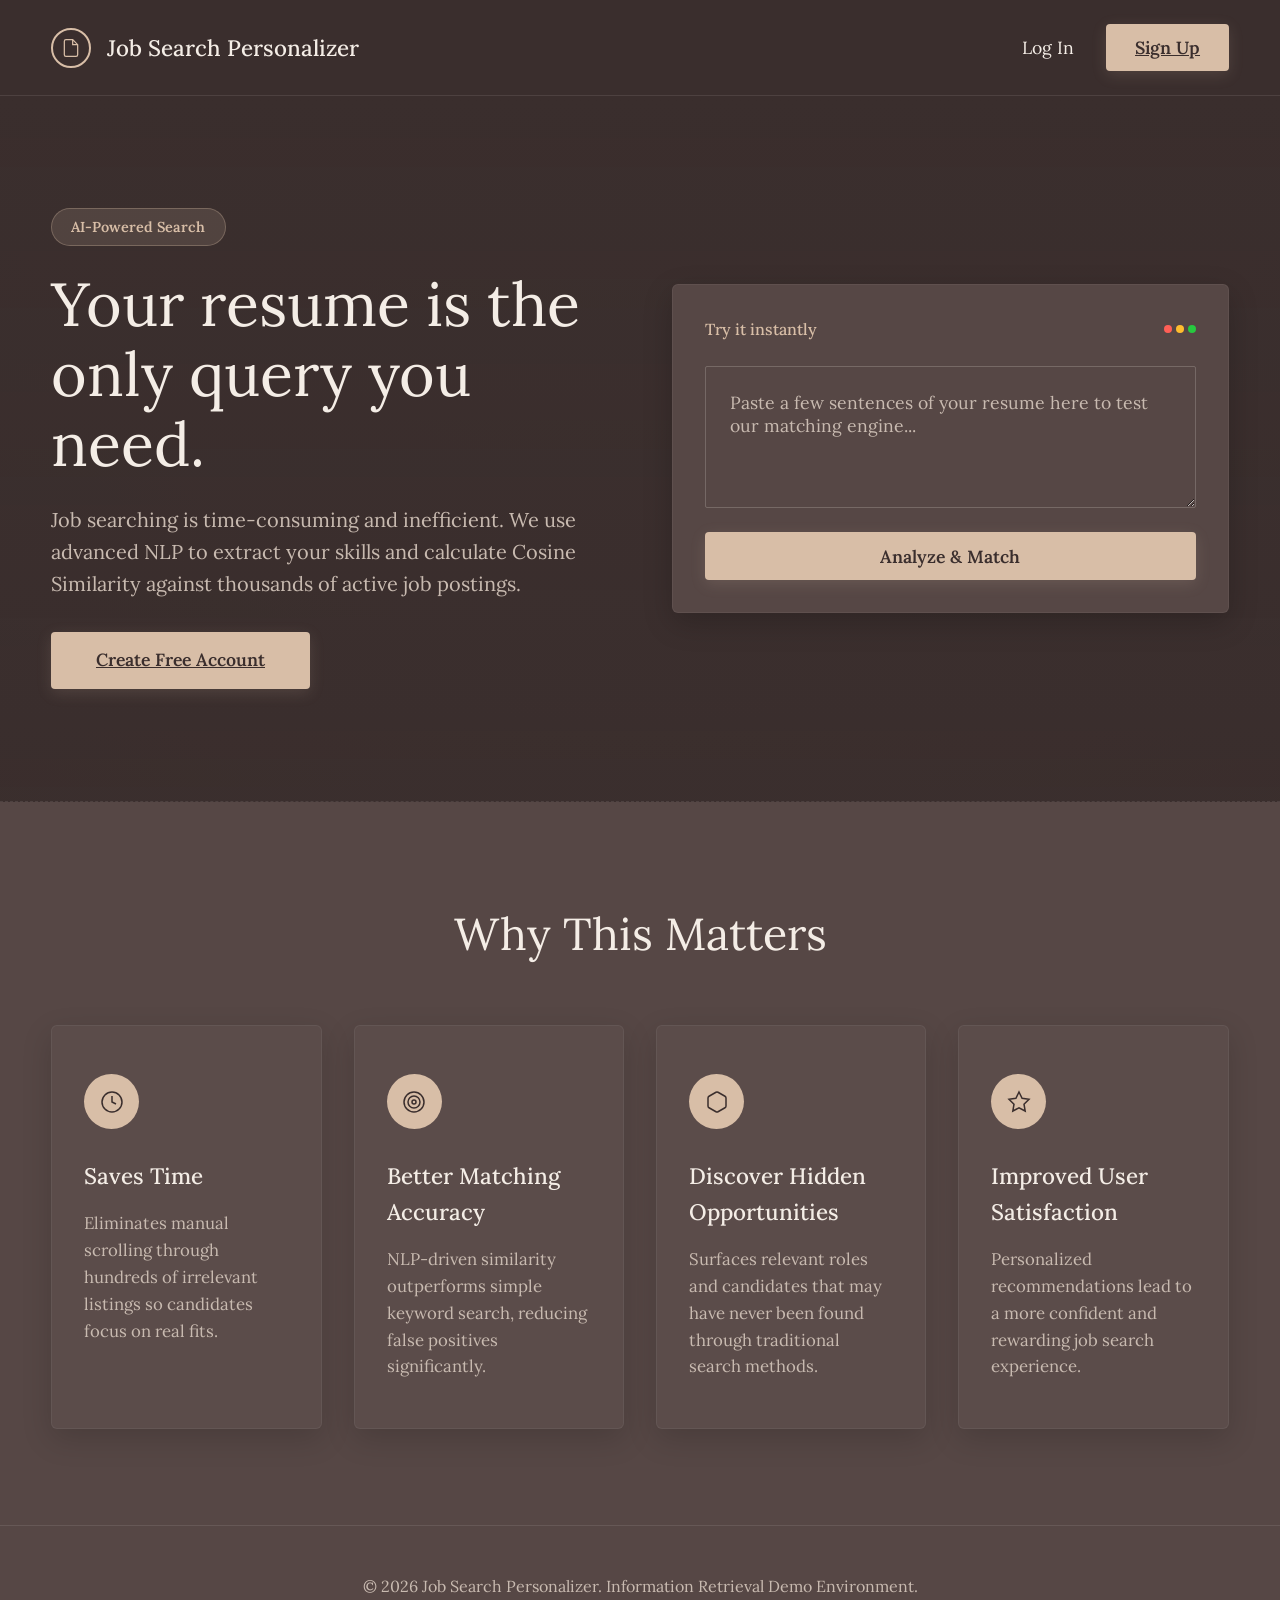
==== commit 8f3e48c8: "chore: Remove about and pricing sections" ====
--- a/index.html
+++ b/index.html
@@ -17,8 +17,6 @@
             Job Search Personalizer
         </div>
         <div class="nav-links">
-            <a href="about.html" class="nav-login">How It Works</a>
-            <a href="pricing.html" class="nav-login">Pricing</a>
             <a href="login.html" class="nav-login">Log In</a>
             <a href="signup.html" class="primary-btn nav-signup">Sign Up</a>
         </div>
